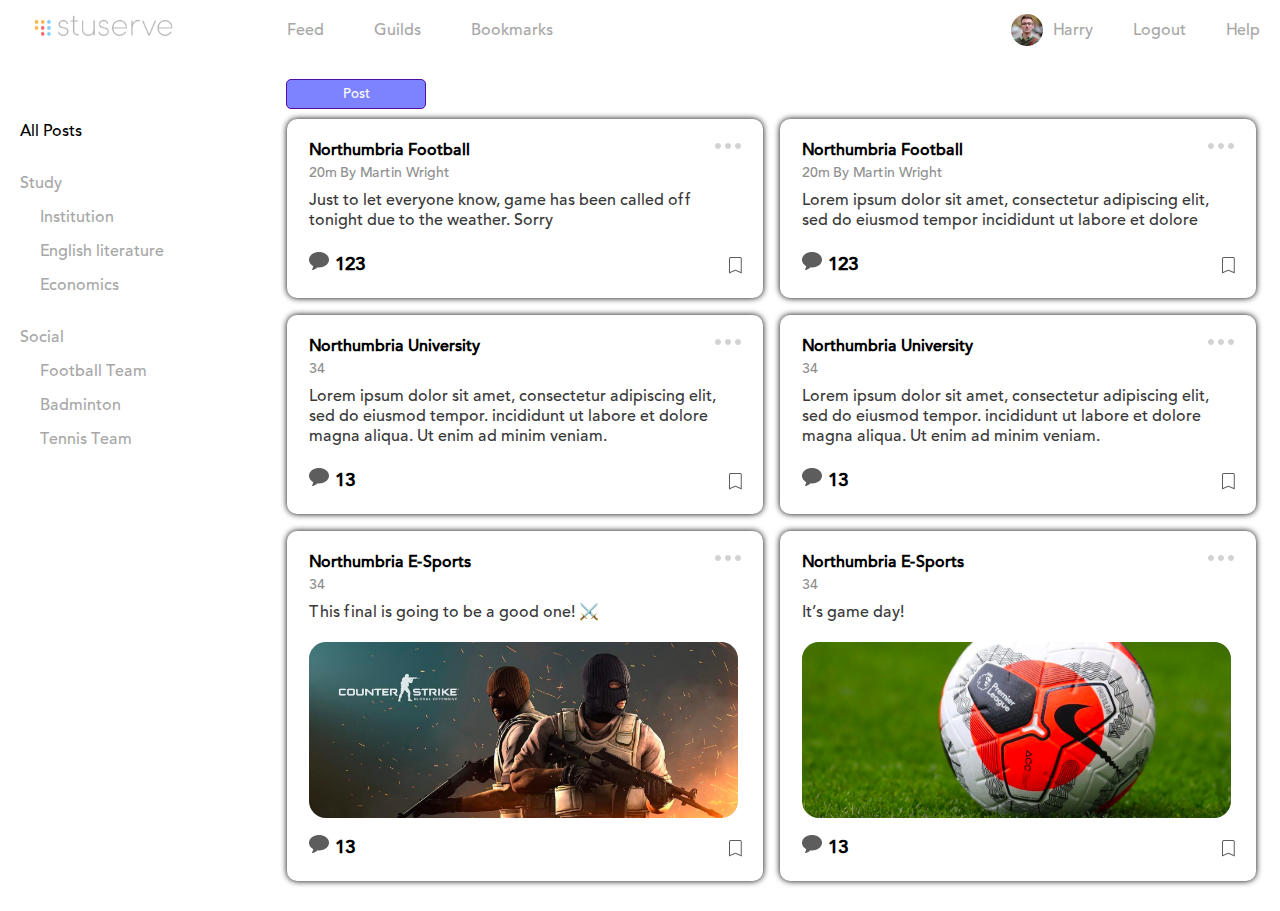
==== feed-posts.html @ d9b588d3 "changing is done" ====
<!DOCTYPE html>
<html lang="en">

<head>
    <meta charset="UTF-8">
    <meta name="viewport" content="width=device-width, initial-scale=1.0">
    <title>Feed/Posts</title>
    <link rel="stylesheet" href="css/style.css">
</head>

<body>
    <div class="main-conatiner">
        <!-- User Profile -->
        <div class="inner-container">
            <header>
                <div class="logo">
                    <img src="images/second-logo.png" alt="" srcset="">
                </div>
                <div class="menu">
                    <div class="left-menu">
                        <ul>
                            <li><a href="feed-posts.html">feed</a></li>
                            <li><a href="guilds.html">guilds</a></li>
                            <li><a href="#">bookmarks</a></li>
                        </ul>
                    </div>
                    <div class="right-menu">
                        <img src="images/Oval.png" alt="" srcset="">
                        <ul>
                            <li><a href="#">harry</a></li>
                            <li><a href="#">logout</a></li>
                            <li><a href="#">help</a></li>
                        </ul>
                    </div>
                </div>
            </header>
            <button class="my-post">Post</button>
            <div class="side-menu-profile">
                <div class="all-posts-menu">
                    <ul>
                        <li><a href="#" id="posts-menu"> All Posts </a></li>
                        <li id="study-menu"><a href="#">Study </a>
                            <ul class="first-inner-menu">
                                <li> <a href="#">Institution </a></li>
                                <li><a href="#"> English literature</a></li>
                                <li><a href="#"> Economics</a></li>
                            </ul>
                        </li>
                        <li><a href="#"> Social </a>
                            <ul class="first-inner-menu">
                                <li> <a href="#">Football Team</a></li>
                                <li><a href="#">Badminton</a></li>
                                <li><a href="#">Tennis Team</a></li>
                            </ul>

                        </li>
                    </ul>
                </div>
                <div class="stuserve-feed-posts">

                    <div class="feed-boxes">
                        <div class="stuserve-heading">
                            <h1> Northumbria Football</h1>
                            <img src="images/Group Copy 2.png" alt="" srcset="">
                        </div>
                        <h4> 20m By Martin Wright</h4>
                        <p>Just to let everyone know, game has been called off tonight due to the weather. Sorry</p>
                        <div class="mesaging">
                            <img src="images/sms.png" alt="" srcset="">
                            <h3>123</h3>
                            <div class="icons">
                                <img src="images/ copy 2.png" alt="" srcset="" >
                               </div>
                        </div>
                    </div>
                    <div class="feed-boxes">
                        <div class="stuserve-heading">
                            <h1> Northumbria Football</h1>
                            <img src="images/Group Copy 2.png" alt="" srcset="">
                        </div>
                        <h4> 20m By Martin Wright</h4>
                        <p> Lorem ipsum dolor sit amet, consectetur adipiscing elit, sed do eiusmod tempor incididunt ut
                            labore et dolore</p>
                        <div class="mesaging">
                            <img src="images/sms.png" alt="" srcset="">
                            <h3>123</h3>
                            <div class="icons">
                                <img src="images/ copy 2.png" alt="" srcset="" >
                               </div>
                        </div>
                    </div>
                    <div class="feed-boxes">
                        <div class="stuserve-heading">
                            <h1> Northumbria University</h1>
                            <img src="images/Group Copy 2.png" alt="" srcset="">
                        </div>
                        <h4> 34</h4>
                        <p>Lorem ipsum dolor sit amet, consectetur adipiscing elit, sed do eiusmod tempor. incididunt ut labore et dolore magna aliqua. Ut enim ad minim veniam.</p>
                        <div class="mesaging">
                            <img src="images/sms.png" alt="" srcset="">
                            <h3>13</h3>
                           <div class="icons">
                            <img src="images/ copy 2.png" alt="" srcset="" >
                           </div>
                        </div>
                    </div>
                    <div class="feed-boxes">
                        <div class="stuserve-heading">
                            <h1> Northumbria University</h1>
                            <img src="images/Group Copy 2.png" alt="" srcset="">
                        </div>
                        <h4> 34</h4>
                        <p>Lorem ipsum dolor sit amet, consectetur adipiscing elit, sed do eiusmod tempor. incididunt ut labore et dolore magna aliqua. Ut enim ad minim veniam.</p>
                        <div class="mesaging">
                            <img src="images/sms.png" alt="" srcset="">
                            <h3>13</h3>
                            <div class="icons">
                                <img src="images/ copy 2.png" alt="" srcset="" >
                               </div>
                        </div>
                    </div>
                    <div class="feed-boxes">
                        <div class="stuserve-heading">
                            <h1> Northumbria E-Sports</h1>
                            <img src="images/Group Copy 2.png" alt="" srcset="">
                        </div>
                        <h4> 34</h4>
                        <p>This final is going to be a good one! ⚔️</p>
                        <img src="images/Bitmap.svg" alt="" srcset="">
                        <div class="mesaging">
                            <img src="images/sms.png" alt="" srcset="">
                            <h3>13</h3>
                            <div class="icons">
                                <img src="images/ copy 2.png" alt="" srcset="" >
                               </div>
                        </div>
                    </div>
                    <div class="feed-boxes">
                        <div class="stuserve-heading">
                            <h1> Northumbria E-Sports</h1>
                            <img src="images/Group Copy 2.png" alt="" srcset="">
                        </div>
                        <h4> 34</h4>
                        <p>It’s game day!</p>
                        <img src="images/Bitmap Copy.svg" alt="" srcset="">
                        <div class="mesaging">
                            <img src="images/sms.png" alt="" srcset="">
                            <h3>13</h3>
                            <div class="icons">
                                <img src="images/ copy 2.png" alt="" srcset="" >
                               </div>
                        </div>
                    </div>
                </div>
            </div>
        </div>
    </div>
</body>

</html>
---- css/style.css ----
*,body{
    margin: 0px;
    padding: 0px;
    box-sizing: border-box;
    font-family:"Avenir-Medium" ;   
}
/* body{
    background:#A7A7A7;
} */
@font-face {
    font-family: "Avenir-Medium" ;
   src: url("../fonts/Avenir-Medium.ttf");
}
.main-conatiner{
    max-width: 1920px;
    margin: 0 auto;
    background: white;
    /* padding-bottom: 40px; */
}
.inner-container{
    max-width: 1240px;
    margin: 0 auto;
}
  /* this  button use in all button in this webpage */
button{
    background: #7D83FF;
    border: 1px solid #530FA4;
    box-shadow: #000000;
    outline: none;
    cursor: pointer;
    border-radius: 5px;
}
        /* Login page area  */
.main-conatiner .login-page{
    display: grid;
    grid-template-columns: auto 1fr;
}
.main-conatiner .login-page .logo{
    padding-top: 48px;
    margin-bottom: 100px;
}
.main-conatiner .login-page .login-content{
    background: url("../images/Group\ 10473.svg") no-repeat;
    background-size: cover;
    width: 800px;
    height: 900px;
    padding: 0px 93px;
}
.main-conatiner .login-page .login-content .heading h1{
    font-size: 73px;
    color: white;
    margin-bottom: 170px;
    line-height: 80px;
}
.main-conatiner .login-page .login-content .paragraph h1{
    font-size: 24px;
    color: white;
}
.main-conatiner .login-page .login-content .paragraph p{
    color: white;
    font-size: 16px;
}
                 /* login form  start*/
.main-conatiner .login-page .login-form{
    padding: 0px 240px;
    background: white;
}
.main-conatiner .login-page .login-form .login-form-content{
    margin-bottom: 37px;
    color: #6D6D6D;
}
.main-conatiner .login-page .login-form .login-form-content h1{
    font-size: 30px;
}
.main-conatiner .login-page .login-form .login-form-content p{
    font-size: 16px;
   text-align: left;
   line-height: 20px;
}
.main-conatiner .login-page .login-form .input-field p input{
    width: 517px;
    height: 40px;
    border: 1px solid var(--unnamed-color-7d83ff);
    border: 1px solid #7D83FF;
    border-radius: 4px;
    opacity: 1;
    outline: none;
    font-size: 16px;
}
.main-conatiner .login-page .login-form .input-field label{
    font-size: 16px;
  line-height: 30px;
    text-align: left;
}
.main-conatiner .login-page .login-form .input-field p{
    margin-bottom: 18px;
    color: #6D6D6D;
    text-align: left;
}
.main-conatiner .login-page .login-form .input-field p:last-child{
    margin-bottom: 0px;
}
input::placeholder{
   font-size: 20px;
}
.main-conatiner .login-page .login-form .input-field p input{
    padding: 0px 10px;
    line-height: 40px;
}
.main-conatiner .login-page .login-form .input-field .checkbox input{
    width: 16px;
    height: 16px;
}
.main-conatiner .login-page .login-form .form{
    margin-bottom: 56px;
}
.main-conatiner .login-page .login-form button{
    width: 517px;
    height: 40px;
    color: white;
    font-size: 16px;
    margin-bottom: 30px;
}
.main-conatiner .login-page .login-form p {
    text-align: center;  
}
.main-conatiner .login-page .login-form p span a{
    text-decoration: none;
}

/* login page area end */

/* Sign up page area start */
.main-conatiner .sign-up-page{
    display: grid;
    grid-template-columns: auto 1fr;
}
.main-conatiner .sign-up-page .logo{
    padding-top: 48px;
    margin-bottom: 90px;
}
.main-conatiner .sign-up-page .sign-up-content{
   background: url("../images/Group\ 10473.svg") no-repeat;
    background-size: cover;
    width: 800px;
    height: 900px;
    padding: 0px 93px;
}
.main-conatiner .sign-up-page .sign-up-content .heading h1{
    font-size: 73px;
    color: white;
    margin-bottom: 170px;
    line-height: 80px;
}
.main-conatiner .sign-up-page .sign-up-content .paragraph h1{
    font-size: 24px;
    color: white;
}
.main-conatiner .sign-up-page .sign-up-content .paragraph p{
    color: white;
    font-size: 16px;
}

.main-conatiner .sign-up-page .sign-up-form{
    padding: 0px 240px;
    background: white;
}
.main-conatiner .sign-up-page .sign-up-form .sign-up-form-content{
    margin-bottom: 37px;
    color: #6D6D6D;
}
.main-conatiner .sign-up-page .sign-up-form .sign-up-form-content h1{
    font-size: 30px;
}
.main-conatiner .sign-up-page .sign-up-form .sign-up-form-content p{
    font-size: 16px;
    text-align: left;
}
.main-conatiner .sign-up-page .sign-up-form .input-field p input{
    width: 517px;
    height: 40px;
    border: 1px solid var(--unnamed-color-7d83ff);
    border: 1px solid #7D83FF;
    border-radius: 4px;
    opacity: 1;
    outline: none;
    font-size: 16px;
}
.main-conatiner .sign-up-page .sign-up-form .input-field label{
    font-size: 16px;
    line-height: 30px;
    text-align: left;
}
.main-conatiner .sign-up-page .sign-up-form .input-field p{
    margin-bottom: 18px;
    color: #6D6D6D;
    text-align: left;
}
.main-conatiner .sign-up-page .sign-up-form .input-field p:last-child{
    margin-bottom: 0px;
}
input::placeholder{
   font-size: 20px;
}
.main-conatiner .sign-up-page .sign-up-form .input-field p input{
    padding: 0px 10px;
    line-height: 40px;
}
.main-conatiner .sign-up-page .sign-up-form .form{
    margin-bottom: 56px;
}
.main-conatiner .sign-up-page .sign-up-form button{
    width: 517px;
    height: 40px;
    color: white;
    font-size: 16px;
    margin-bottom: 10px;
}
.main-conatiner .sign-up-page .sign-up-form p{
    text-align: center;
}
.main-conatiner .sign-up-page .sign-up-form p span a{
    text-decoration: none;
}
/* Sign up page area end */

/* forget password area start */
.main-conatiner .forget-password-page{
    display: grid;
    grid-template-columns: auto 1fr;
}
.main-conatiner .forget-password-page .logo{
    padding-top: 48px;
    margin-bottom: 100px;
}
.main-conatiner .forget-password-page .forget-password-content{
    background: url("../images/Group\ 10475.svg") no-repeat;
    background-size: cover;
    width: 800px;
    height: 900px;
    padding: 0px 93px;
}
.main-conatiner .forget-password-page .forget-password-content .heading h1{
    font-size: 73px;
    color: white;
    margin-bottom: 170px;
    line-height: 80px;
}
.main-conatiner .forget-password-page .forget-password-content .paragraph h1{
    font-size: 24px;
    color: white;
}
.main-conatiner .forget-password-page .forget-password-content .paragraph p{
    color: white;
    font-size: 16px;
}
                 /* forget password form  start*/
.main-conatiner .forget-password-page .forget-password-form{
    padding: 0px 240px;
    background: white;
}
.main-conatiner .forget-password-page .forget-password-form .forget-password-form-content{
    margin-bottom: 37px;
    color: #6D6D6D;
    text-align: center;
}
.main-conatiner .forget-password-page .forget-password-form .forget-password-form-content h1{
    font-size: 30px;
    margin-bottom: 35px;
}

.main-conatiner .forget-password-page .forget-password-form .forget-password-form-content p{
    font-size: 16px;
}
.main-conatiner .forget-password-page .forget-password-form .input-field p input{
    width: 517px;
    height: 40px;
    border: 1px solid var(--unnamed-color-7d83ff);
    border: 1px solid #7D83FF;
    border-radius: 4px;
    opacity: 1;
    outline: none;
    font-size: 16px;
}
.main-conatiner .forget-password-page .forget-password-form .input-field label{
    font-size: 16px;
  line-height: 30px;
  padding: 0px 0px;
}
.main-conatiner .forget-password-page .forget-password-form .input-field p{
    margin-bottom: 18px;
    color: #6D6D6D;
    padding: 0px 0px;
}
.main-conatiner .forget-password-page .forget-password-form .input-field p:last-child{
    margin-bottom: 0px;
}
input::placeholder{
   font-size: 20px;
}
.main-conatiner .forget-password-page .forget-password-form .input-field p input{
    padding: 0px 10px;
    line-height: 40px;
}
.main-conatiner .forget-password-page .forget-password-form .form{
    margin-bottom: 56px;
}
.main-conatiner .forget-password-page .forget-password-form button{
    width: 517px;
    height: 40px;
    color: white;
    font-size: 16px;
    margin-bottom: 30px;
}
.main-conatiner .forget-password-page .forget-password-form p{
    padding: 0px 140px;
}
.main-conatiner .forget-password-page .forget-password-form button a{
    text-decoration: none;
    color: white;
}
 /* User Profile Start */
.main-conatiner .inner-container header{
    display: grid;
    grid-template-columns: auto 1fr;
    grid-gap: 100px;
    margin-bottom: 20px;
}
.main-conatiner .inner-container header .menu{
    display: grid;
    grid-template-columns: 1fr auto;
    align-items: center;
}
  /* Left Menu */
.main-conatiner .inner-container header .menu .left-menu ul{
    height: 56px;
}
.main-conatiner .inner-container header .menu .left-menu ul li{
    display: inline-block;
    margin-right: 46px;
    line-height: 56px;
}
.main-conatiner .inner-container header .menu .left-menu ul li:last-child{
    margin-right: 0px;
}
.main-conatiner .inner-container header .menu .left-menu ul li a{
    text-decoration: none;
    text-transform: capitalize;
    font-size: 16px;
    color: #A7A7A7;
}
.main-conatiner .inner-container header .menu .left-menu ul li a:hover{
    color: blue;
}
  /* Right Menu  */
  .main-conatiner .inner-container header .menu .right-menu{
    display: grid;
    grid-template-columns: auto 1fr;
    grid-gap: 10px;
  }
  .main-conatiner .inner-container header .menu .right-menu img{
      align-self: center;
  }
  .main-conatiner .inner-container header .menu .right-menu ul{
    height: 56px; 
}
.main-conatiner .inner-container header .menu .right-menu ul li{
    display: inline-block;
    line-height: 56px; 
    margin-right: 36px;
}
.main-conatiner .inner-container header .menu .right-menu ul li:last-child{
    margin-right: 0px;
}
.main-conatiner .inner-container header .menu .right-menu ul li a{
    text-decoration: none;
    text-transform: capitalize;
    font-size: 16px;
    color: #A7A7A7;
}
.main-conatiner .inner-container header .menu .right-menu ul li a:hover{
    color: blue;
}
.main-conatiner .inner-container .side-menu-profile{
    display: grid;
    grid-template-columns: 167px 1fr;
    grid-gap: 100px;
    justify-items: center;
}
.main-conatiner .inner-container .side-menu-profile .sports-club-menu ul li {
    list-style: none;
    margin-bottom: 6px;
}
.main-conatiner .inner-container .side-menu-profile .sports-club-menu ul li:last-child{
    margin-bottom: 0px;
}
.main-conatiner .inner-container .side-menu-profile .sports-club-menu ul li a{
   text-transform: capitalize;
   font-size: 16px;
   color: black;
   text-decoration: none;
}
.main-conatiner .inner-container .side-menu-profile .sports-club-menu ul li a:hover{
    color: blue;
}
.main-conatiner .inner-container .side-menu-profile .sports-club-menu ul li ul{
    margin-top: 10px;
}
.main-conatiner .inner-container .side-menu-profile .sports-club-menu ul li ul li a{
    text-transform: capitalize;
    color: #A7A7A7;
}
.main-conatiner .inner-container .side-menu-profile .user-profile-logo{
    text-align: center;
    margin-bottom: 20px;
}
.main-conatiner .inner-container .side-menu-profile .sports-club-menu ul li ul{
    margin-top: 10px;
}
.main-conatiner .inner-container .side-menu-profile .user-profile form .input-field input{
    width: 704px;
    height: 50px;
    outline: none;
    background: #F9F9FC;
    border: none;
    padding: 0px 10px;
    line-height: 50;
    border-radius: 10px;
}
.main-conatiner .inner-container .side-menu-profile .user-profile form .input-field select{
    width: 704px;
    height: 50px;
    outline: none;
    background: #F9F9FC;
    border: none;
    padding: 0px 10px;
    line-height: 50;
    border-radius: 10px;
}
.main-conatiner .inner-container .side-menu-profile .user-profile form .input-field p{
    display: grid;
    grid-template-columns: 1fr;
    grid-gap: 10px;
    margin-bottom: 44px;
}
.main-conatiner .inner-container .side-menu-profile .user-profile form .input-field p:last-child{
    margin-bottom: 0px;
}
/* Stuserve guilds */
.main-conatiner .inner-container .side-menu-profile{
    display: grid;
    grid-template-columns: 167px 1fr;
    grid-gap: 100px;
    justify-items: left;
}
.main-conatiner .inner-container .side-menu-profile .stuserve-guilds{
    display: grid;
    grid-template-columns: 1fr 1fr;
    grid-gap: 17px;
}
.main-conatiner .inner-container .side-menu-profile .stuserve-guilds .stuserve-boxes .stuserve-heading{
    display: grid;
    grid-template-columns: auto 1fr;
    justify-items: end;
    margin-bottom: 15px;
}
.main-conatiner .inner-container .side-menu-profile .stuserve-guilds .stuserve-boxes .stuserve-heading h1{
    font-weight: normal;
    font-size: 20px;
}
.main-conatiner .inner-container .side-menu-profile .stuserve-guilds .stuserve-boxes .stuserve-heading img{
    align-self: center;
}
.main-conatiner .inner-container .side-menu-profile .stuserve-guilds .stuserve-boxes{
    box-shadow: 0px 0px 6px 0px;
    border-radius: 10px;
    max-width: 476px;
    /* padding-left: 19px;
    padding-right: 19px;
    padding-bottom: 21px; */
    padding: 19px 22px;
}
.main-conatiner .inner-container .side-menu-profile .stuserve-guilds .stuserve-boxes p{
    margin-bottom: 19px;
    font-size: 16px;
}
.main-conatiner .inner-container .side-menu-profile .stuserve-guilds .stuserve-boxes button{
    width: 130px;
    height: 30px;
    color: white;
    line-height: 30px;
}
                                   /* feed and posts */
.main-conatiner .inner-container .side-menu-profile{
    margin-bottom: 30px;
}                                   
.main-conatiner .inner-container .side-menu-profile .all-posts-menu ul #posts-menu{
    color: black;
}
.main-conatiner .inner-container .side-menu-profile .all-posts-menu ul li {
    list-style: none;
    margin-bottom: 28px;
}
.main-conatiner .inner-container .side-menu-profile .all-posts-menu ul li:last-child{
    margin-bottom: 0px;
}
.main-conatiner .inner-container .side-menu-profile .all-posts-menu ul li a{
    text-decoration: none;
    color: #A7A7A7;
}
.main-conatiner .inner-container .side-menu-profile .all-posts-menu ul li a:hover{
    color: blue;
}
.main-conatiner .inner-container .side-menu-profile .all-posts-menu ul li ul{
    padding-left: 20px;
    margin-top: 10px;
}
.main-conatiner .inner-container .side-menu-profile .all-posts-menu ul li .first-inner-menu li{
    margin-bottom: 10px;
}
.main-conatiner .inner-container .my-post{
    width: 140px;
    height: 30px;
    color: white;
    margin-left:266px;
    margin-bottom: 10px;
}
.main-conatiner .inner-container .side-menu-profile .stuserve-feed-posts{
    display: grid;
    grid-template-columns: 1fr 1fr;
    grid-gap: 17px;
}
.main-conatiner .inner-container .side-menu-profile .stuserve-feed-posts .feed-boxes{
    width: 476px;
    /* height: 192px; */
    box-shadow: 0px 0px 6px 0px;
    border-radius: 10px;
    padding: 19px 22px;
}
.main-conatiner .inner-container .side-menu-profile .stuserve-feed-posts .feed-boxes .stuserve-heading{
    display: grid;
    grid-template-columns: auto 1fr;
    justify-items: end;
    /* margin-bottom: 15px; */
}
.main-conatiner .inner-container .side-menu-profile .stuserve-feed-posts .feed-boxes .stuserve-heading h1{
    font-size: 16px;
}
.main-conatiner .inner-container .side-menu-profile .stuserve-feed-posts .feed-boxes .stuserve-heading img{
    align-self: center;
}
.main-conatiner .inner-container .side-menu-profile .stuserve-feed-posts .feed-boxes h4{
    color: #8F8F8F;
    font-size: 14px;
    font-weight: normal;
    margin-bottom: 6px;
}
.main-conatiner .inner-container .side-menu-profile .stuserve-feed-posts .feed-boxes p{
    line-height: 20px;
    color: #393939;
    font-size: 16px;
    margin-bottom: 20px;
}
.main-conatiner .inner-container .side-menu-profile .stuserve-feed-posts .feed-boxes img{
    margin-bottom: 8px;
}
.main-conatiner .inner-container .side-menu-profile .stuserve-feed-posts .feed-boxes .mesaging{
    display: grid;
    grid-template-columns: auto 1fr 1fr;
    grid-template-rows: 1fr;
    grid-gap: 6px;
    align-items: center;
}
.main-conatiner .inner-container .side-menu-profile .stuserve-feed-posts .feed-boxes .mesaging .icons{
    justify-self: end;
    width: 12px;
    height: 16px;
}
/* .main-conatiner .inner-container .side-menu-profile .stuserve-feed-posts .feed-posts-boxes{
    width: 476px;
    height: 192px;
    box-shadow: 0px 0px 6px 0px;
    border-radius: 10px; 
}
.main-conatiner .inner-container .side-menu-profile .stuserve-feed-posts .posts-boxes{
    width: 476px;
    height: 192px;
    box-shadow: 0px 0px 6px 0px;
    border-radius: 10px; 
} */
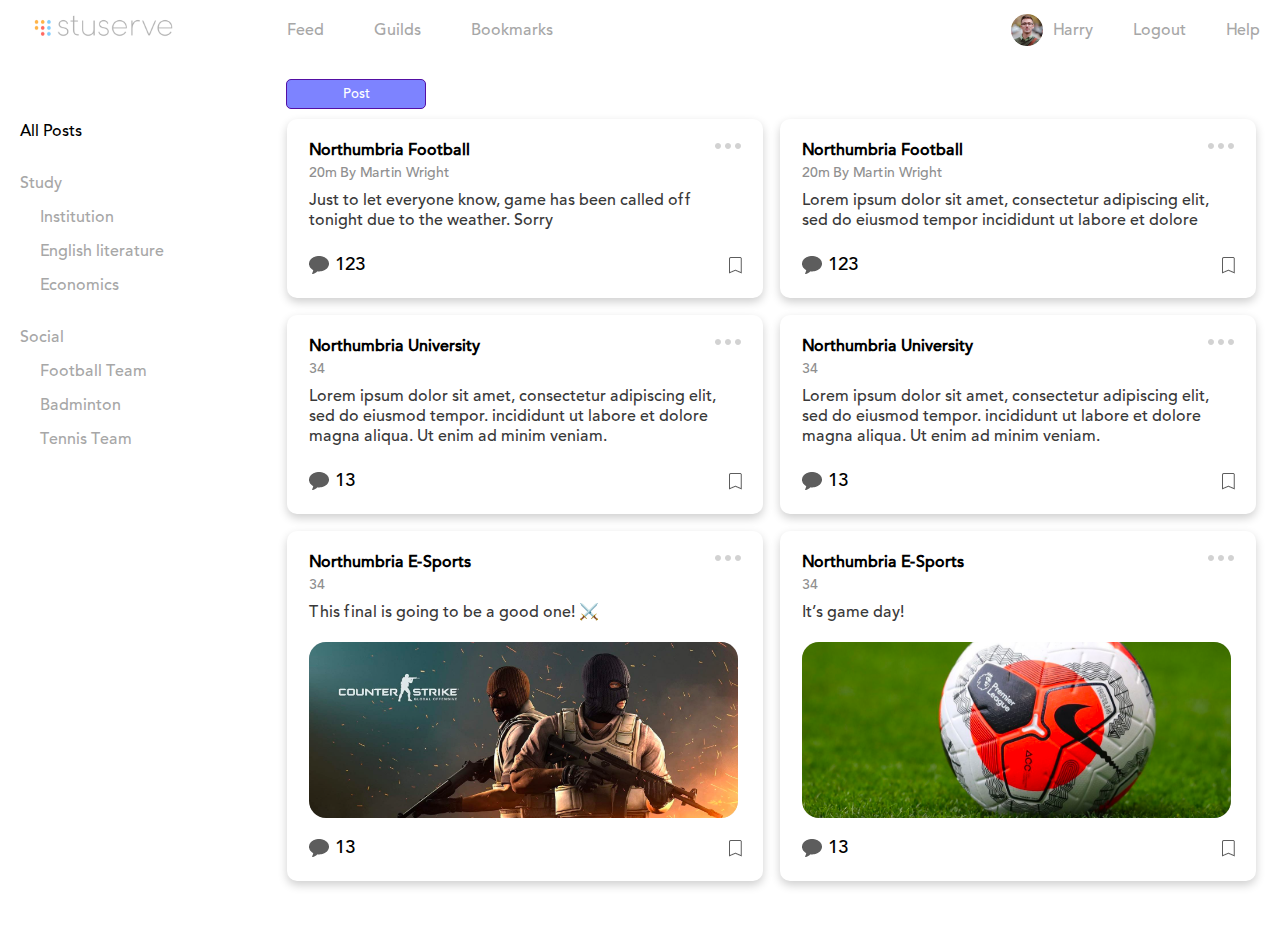
==== commit 35fe9e1e: "upload" ====
--- a/feed-posts.html
+++ b/feed-posts.html
@@ -4,7 +4,7 @@
 <head>
     <meta charset="UTF-8">
     <meta name="viewport" content="width=device-width, initial-scale=1.0">
-    <title>Feed/Posts</title>
+    <title>Feed-Posts</title>
     <link rel="stylesheet" href="css/style.css">
 </head>
 
@@ -19,8 +19,8 @@
                 <div class="menu">
                     <div class="left-menu">
                         <ul>
-                            <li><a href="feed-posts.html">feed</a></li>
-                            <li><a href="guilds.html">guilds</a></li>
+                            <li><a href="feed-posts.html" class="active">feed</a></li>
+                            <li><a href="guilds.html" class="active">guilds</a></li>
                             <li><a href="#">bookmarks</a></li>
                         </ul>
                     </div>
--- a/css/style.css
+++ b/css/style.css
@@ -4,18 +4,16 @@
     box-sizing: border-box;
     font-family:"Avenir-Medium" ;   
 }
-/* body{
-    background:#A7A7A7;
-} */
+
 @font-face {
     font-family: "Avenir-Medium" ;
+   /* src: url("../fonts/Avenir-Medium.ttf"); */
    src: url("../fonts/Avenir-Medium.ttf");
 }
 .main-conatiner{
     max-width: 1920px;
     margin: 0 auto;
     background: white;
-    /* padding-bottom: 40px; */
 }
 .inner-container{
     max-width: 1240px;
@@ -51,6 +49,7 @@
     color: white;
     margin-bottom: 170px;
     line-height: 80px;
+    font-weight: normal;
 }
 .main-conatiner .login-page .login-content .paragraph h1{
     font-size: 24px;
@@ -121,6 +120,10 @@
     font-size: 16px;
     margin-bottom: 30px;
 }
+.main-conatiner .login-page .login-form button a{
+    text-decoration: none;
+    color: white;
+}
 .main-conatiner .login-page .login-form p {
     text-align: center;  
 }
@@ -151,6 +154,7 @@
     color: white;
     margin-bottom: 170px;
     line-height: 80px;
+    font-weight: normal;
 }
 .main-conatiner .sign-up-page .sign-up-content .paragraph h1{
     font-size: 24px;
@@ -175,6 +179,7 @@
 .main-conatiner .sign-up-page .sign-up-form .sign-up-form-content p{
     font-size: 16px;
     text-align: left;
+    line-height: 20px;
 }
 .main-conatiner .sign-up-page .sign-up-form .input-field p input{
     width: 517px;
@@ -245,6 +250,7 @@
     color: white;
     margin-bottom: 170px;
     line-height: 80px;
+    font-weight: normal;
 }
 .main-conatiner .forget-password-page .forget-password-content .paragraph h1{
     font-size: 24px;
@@ -350,7 +356,10 @@
     color: #A7A7A7;
 }
 .main-conatiner .inner-container header .menu .left-menu ul li a:hover{
-    color: blue;
+    color: black;
+}
+.main-conatiner .inner-container header .menu .left-menu ul li a.active{
+    /* color: black; */
 }
   /* Right Menu  */
   .main-conatiner .inner-container header .menu .right-menu{
@@ -379,7 +388,7 @@
     color: #A7A7A7;
 }
 .main-conatiner .inner-container header .menu .right-menu ul li a:hover{
-    color: blue;
+    color: black;
 }
 .main-conatiner .inner-container .side-menu-profile{
     display: grid;
@@ -401,7 +410,7 @@
    text-decoration: none;
 }
 .main-conatiner .inner-container .side-menu-profile .sports-club-menu ul li a:hover{
-    color: blue;
+    color: black;
 }
 .main-conatiner .inner-container .side-menu-profile .sports-club-menu ul li ul{
     margin-top: 10px;
@@ -472,27 +481,27 @@
     align-self: center;
 }
 .main-conatiner .inner-container .side-menu-profile .stuserve-guilds .stuserve-boxes{
-    box-shadow: 0px 0px 6px 0px;
+    box-shadow: 0px 4px 10px  #00000031;
     border-radius: 10px;
     max-width: 476px;
-    /* padding-left: 19px;
-    padding-right: 19px;
-    padding-bottom: 21px; */
     padding: 19px 22px;
 }
 .main-conatiner .inner-container .side-menu-profile .stuserve-guilds .stuserve-boxes p{
     margin-bottom: 19px;
     font-size: 16px;
 }
-.main-conatiner .inner-container .side-menu-profile .stuserve-guilds .stuserve-boxes button{
+.main-conatiner .inner-container .side-menu-profile .stuserve-guilds .stuserve-boxes .subscribe-btn {
     width: 130px;
     height: 30px;
     color: white;
     line-height: 30px;
 }
+.main-conatiner .inner-container .side-menu-profile .stuserve-guilds .stuserve-boxes button.subscribed {
+    background-color: grey;
+}
                                    /* feed and posts */
 .main-conatiner .inner-container .side-menu-profile{
-    margin-bottom: 30px;
+    margin-bottom: 50px;
 }                                   
 .main-conatiner .inner-container .side-menu-profile .all-posts-menu ul #posts-menu{
     color: black;
@@ -509,7 +518,7 @@
     color: #A7A7A7;
 }
 .main-conatiner .inner-container .side-menu-profile .all-posts-menu ul li a:hover{
-    color: blue;
+    color: black;
 }
 .main-conatiner .inner-container .side-menu-profile .all-posts-menu ul li ul{
     padding-left: 20px;
@@ -533,7 +542,7 @@
 .main-conatiner .inner-container .side-menu-profile .stuserve-feed-posts .feed-boxes{
     width: 476px;
     /* height: 192px; */
-    box-shadow: 0px 0px 6px 0px;
+    box-shadow: 0px 4px 10px  #00000031;
     border-radius: 10px;
     padding: 19px 22px;
 }
@@ -571,20 +580,110 @@
     grid-gap: 6px;
     align-items: center;
 }
+.main-conatiner .inner-container .side-menu-profile .stuserve-feed-posts .feed-boxes .mesaging img{
+    margin-bottom: 0px;
+}
+.main-conatiner .inner-container .side-menu-profile .stuserve-feed-posts .feed-boxes .mesaging h3{
+    font-weight: normal;
+}
 .main-conatiner .inner-container .side-menu-profile .stuserve-feed-posts .feed-boxes .mesaging .icons{
     justify-self: end;
     width: 12px;
     height: 16px;
 }
-/* .main-conatiner .inner-container .side-menu-profile .stuserve-feed-posts .feed-posts-boxes{
-    width: 476px;
-    height: 192px;
-    box-shadow: 0px 0px 6px 0px;
-    border-radius: 10px; 
-}
-.main-conatiner .inner-container .side-menu-profile .stuserve-feed-posts .posts-boxes{
-    width: 476px;
-    height: 192px;
-    box-shadow: 0px 0px 6px 0px;
-    border-radius: 10px; 
-} */
+  /* first single post start */
+.main-conatiner .inner-container .side-menu-profile .first-single-posts{
+    width: 826px;
+    padding: 46px 52px;
+    box-shadow: 0px 0px 3px  #707070;
+    border-radius: 10px;
+}
+.main-conatiner .inner-container .side-menu-profile .first-single-posts  .stuserve-post-heading{
+    display: grid;
+    grid-template-columns: auto 1fr;
+    justify-items: end;
+    /* margin-bottom: 15px; */
+}
+.main-conatiner .inner-container .side-menu-profile .first-single-posts  .stuserve-post-heading img{
+    align-self: center;
+}
+.main-conatiner .inner-container .side-menu-profile .first-single-posts  h4{
+    font-weight: normal;
+}
+.main-conatiner .inner-container .side-menu-profile .first-single-posts  p{
+    margin-bottom: 17px;
+}
+.main-conatiner .inner-container .side-menu-profile .first-single-posts  img{
+    margin-bottom: 20px;
+}
+.main-conatiner .inner-container .side-menu-profile .first-single-posts  .post-mesaging{
+    display: grid;
+    grid-template-columns: auto  auto auto auto 1fr;
+    grid-template-rows: 1fr;
+    grid-gap: 30px;
+    align-items: center;
+    margin-bottom: 35px;
+}
+.main-conatiner .inner-container .side-menu-profile .first-single-posts  .post-mesaging img{
+    margin-bottom: 0px;
+}
+.main-conatiner .inner-container .side-menu-profile .first-single-posts .post-mesaging h2{
+    font-weight: normal;
+    font-size: 18px;
+}
+.main-conatiner .inner-container .side-menu-profile .first-single-posts  .post-mesaging h3{
+    font-weight: normal;
+    font-size: 18px;
+}
+.main-conatiner .inner-container .side-menu-profile .first-single-posts  .post-mesaging .posts-icons{
+    justify-self: end;
+    width: 12px;
+    height: 16px;
+}
+.main-conatiner .inner-container .side-menu-profile .first-single-posts .first-comment-field img{
+    margin-bottom: 0px;
+}
+.main-conatiner .inner-container .side-menu-profile .first-single-posts .first-comment-field {
+    display: grid;
+    grid-template-columns: auto 1fr;
+    grid-template-rows: 1fr;
+    align-items: center;
+    grid-gap: 19px;
+    margin-bottom: 12px;
+}
+.main-conatiner .inner-container .side-menu-profile .first-single-posts .first-comment-field input{
+    width: 218px ;
+    height: 38px;
+    outline: none;
+    padding: 0px 8px;
+    font-size: 16px;
+    border: 1px solid #707070;
+    border-radius: 5px;
+}
+input::placeholder{
+    line-height: 38px;
+}
+.main-conatiner .inner-container .side-menu-profile .first-single-posts .second-comment{
+    display: grid;
+    grid-template-columns: auto 1fr;
+    grid-gap: 19px;
+}
+.main-conatiner .inner-container .side-menu-profile .first-single-posts .second-comment img{
+    margin-bottom: 0px;
+}
+.main-conatiner .inner-container .side-menu-profile .first-single-posts .second-comment .comment h2{
+    font-weight: normal;
+    font-size: 18px;
+}
+.main-conatiner .inner-container .side-menu-profile .first-single-posts .second-comment .comment h3{
+    font-weight: normal;
+    font-size: 18px;
+}
+/* first single post end */
+/* second single post start */
+.main-conatiner .inner-container .side-menu-profile .first-single-posts.have-border {
+    width: 826px;
+    padding: 46px 52px;
+    box-shadow: 0px 0px 0px 0px;
+    border-radius: 10px;
+}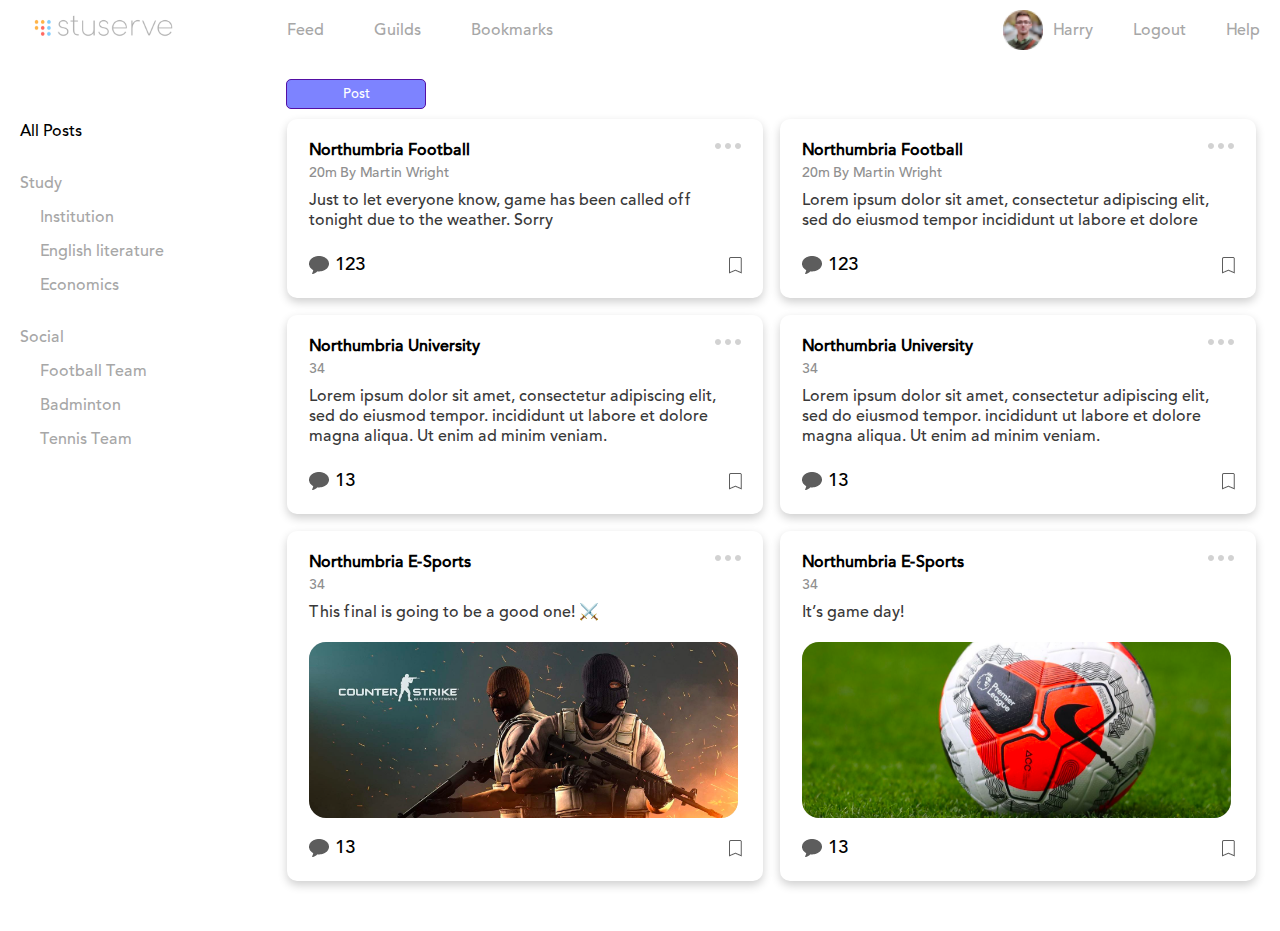
==== commit 5ec8d570: "changing is done" ====
--- a/feed-posts.html
+++ b/feed-posts.html
@@ -25,9 +25,11 @@
                         </ul>
                     </div>
                     <div class="right-menu">
-                        <img src="images/Oval.png" alt="" srcset="">
                         <ul>
-                            <li><a href="#">harry</a></li>
+                            <li class="harry-img">
+                                <img src="images/Oval.png" alt="" srcset="">
+                                 <a href="#">Harry</a>
+                                </li>
                             <li><a href="#">logout</a></li>
                             <li><a href="#">help</a></li>
                         </ul>
--- a/css/style.css
+++ b/css/style.css
@@ -303,6 +303,7 @@
 }
 input::placeholder{
    font-size: 20px;
+   line-height: 40px;
 }
 .main-conatiner .forget-password-page .forget-password-form .input-field p input{
     padding: 0px 10px;
@@ -358,14 +359,23 @@
 .main-conatiner .inner-container header .menu .left-menu ul li a:hover{
     color: black;
 }
-.main-conatiner .inner-container header .menu .left-menu ul li a.active{
+/* .main-conatiner .inner-container header .menu .left-menu ul li a.active{
     /* color: black; */
-}
   /* Right Menu  */
   .main-conatiner .inner-container header .menu .right-menu{
-    display: grid;
-    grid-template-columns: auto 1fr;
-    grid-gap: 10px;
+    position: relative;
+  }
+  .main-conatiner .inner-container header .menu .right-menu .harry-img{
+   padding-left: 50px;
+   
+  }
+  .main-conatiner .inner-container header .menu .right-menu .harry-img img{
+      position: absolute;
+      left: 0;
+      top: 50%;
+      transform: translate(0,-50%);
+      width: 40px;
+      height: 40px;
   }
   .main-conatiner .inner-container header .menu .right-menu img{
       align-self: center;
